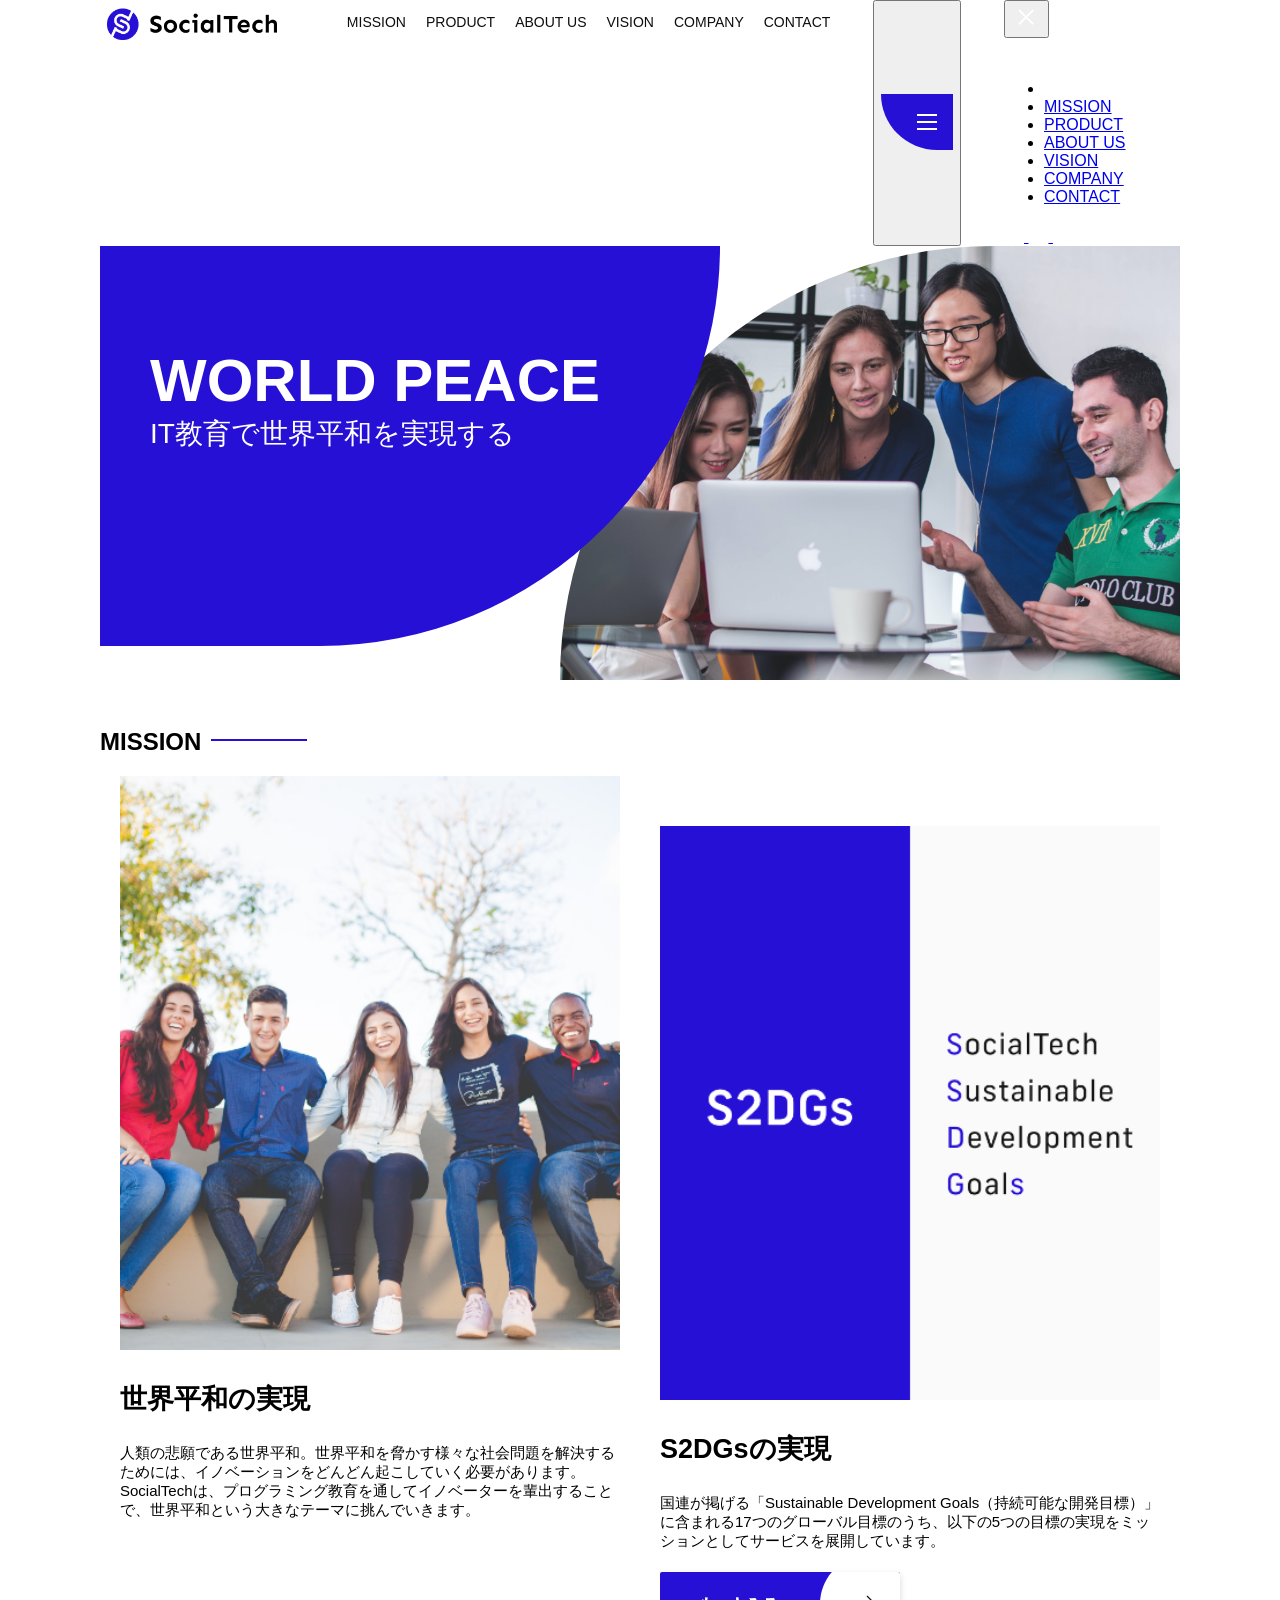
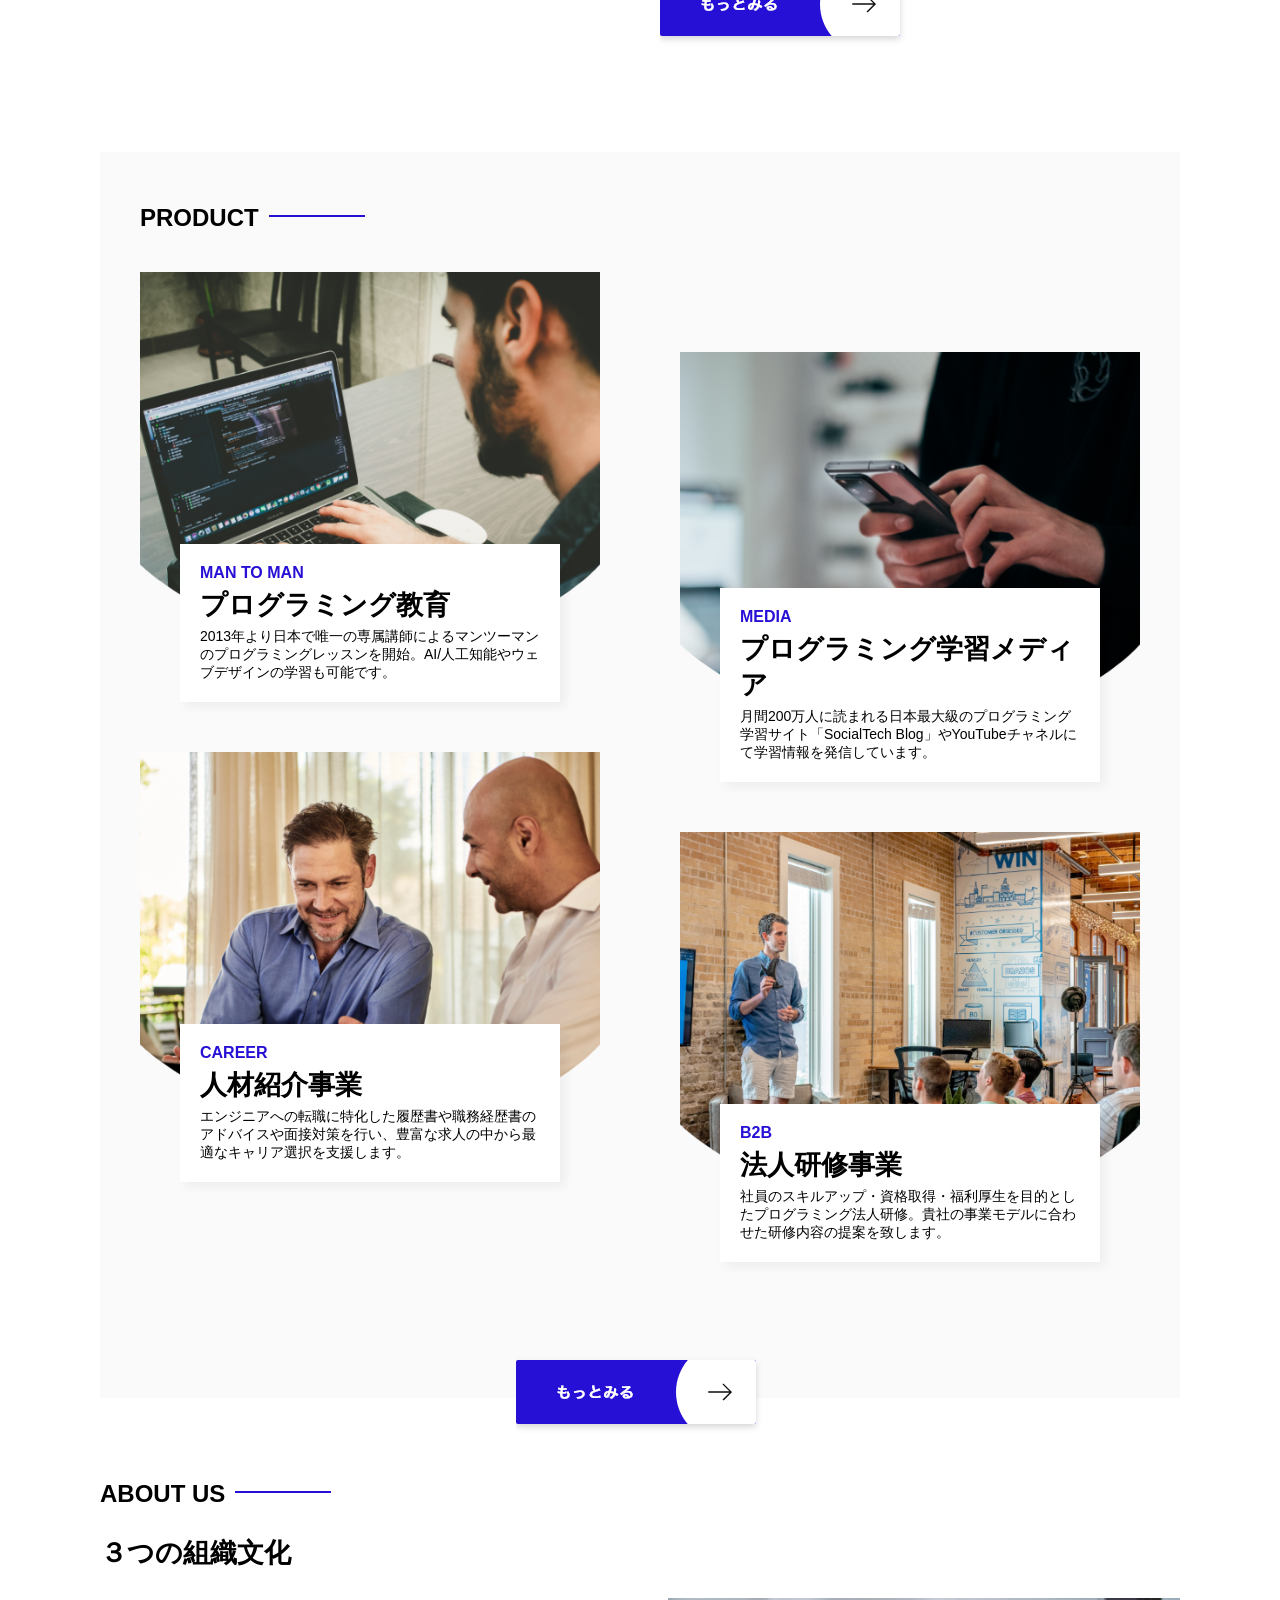
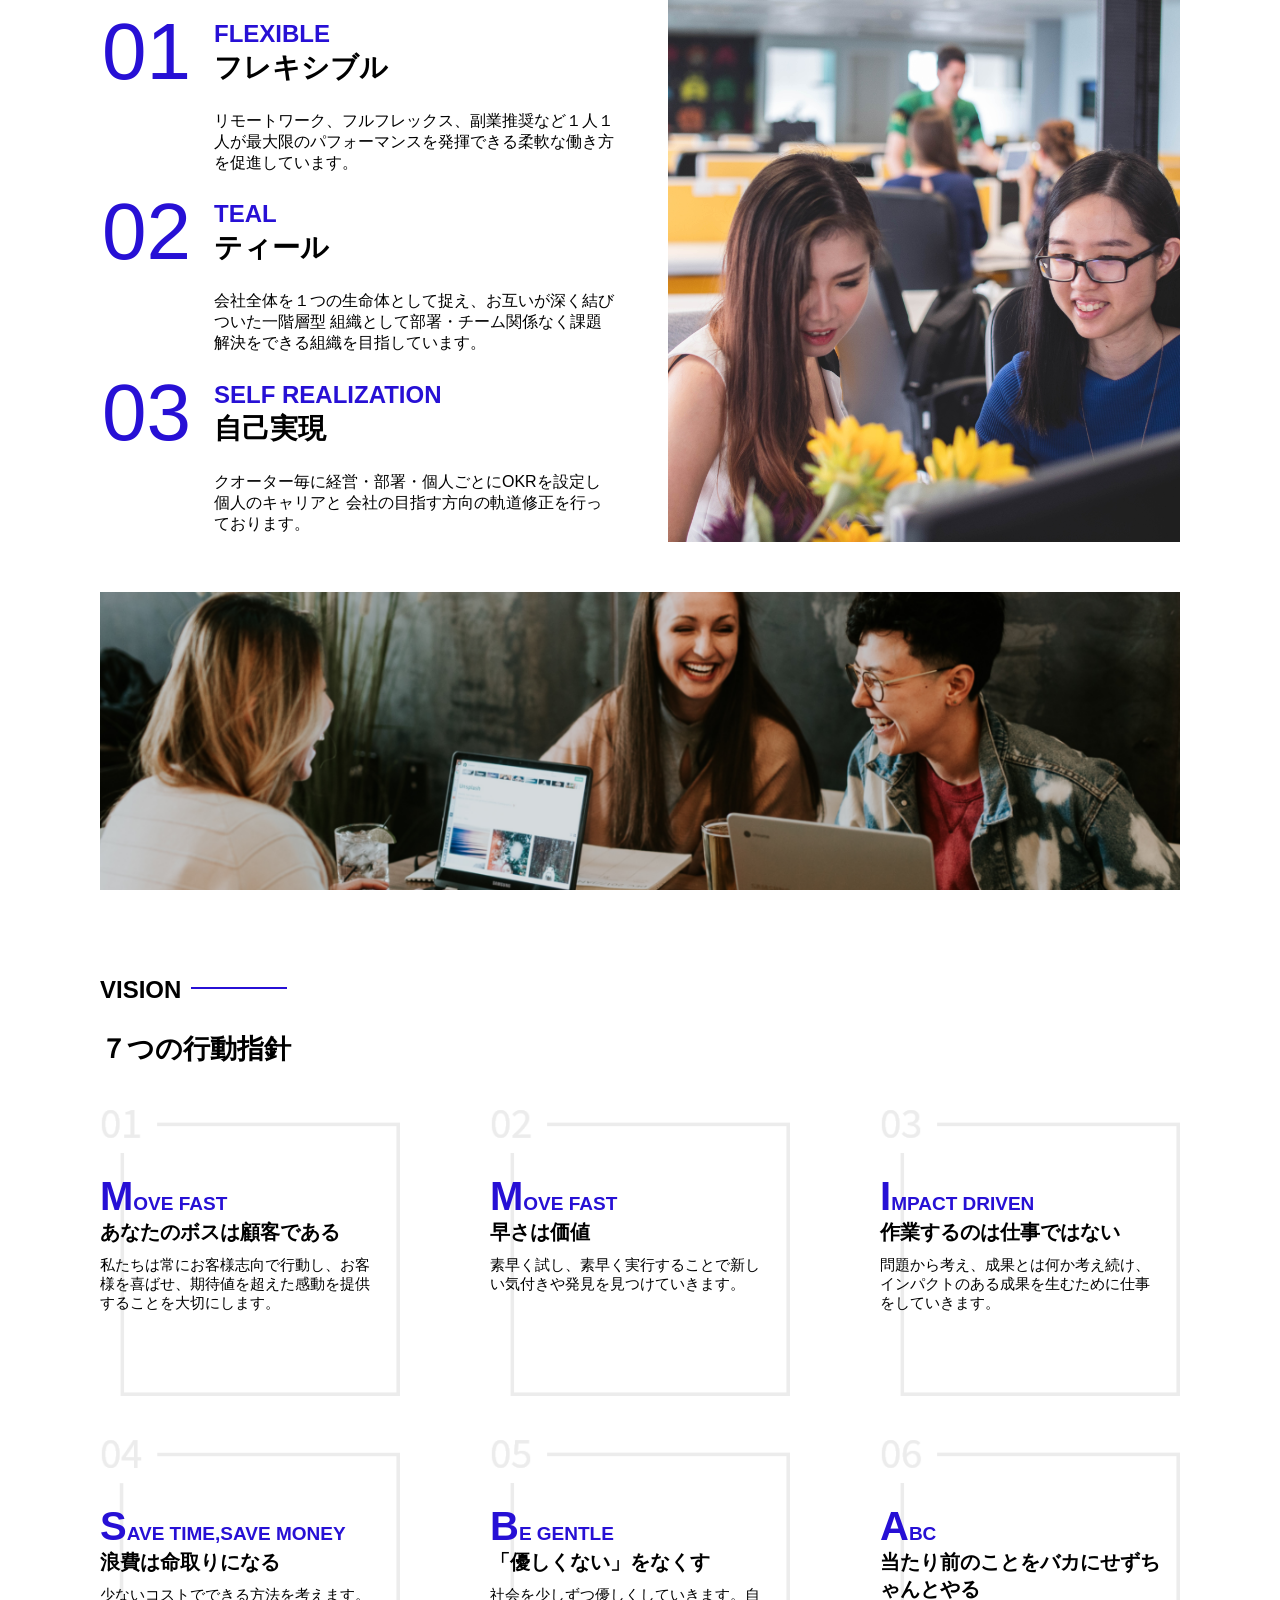
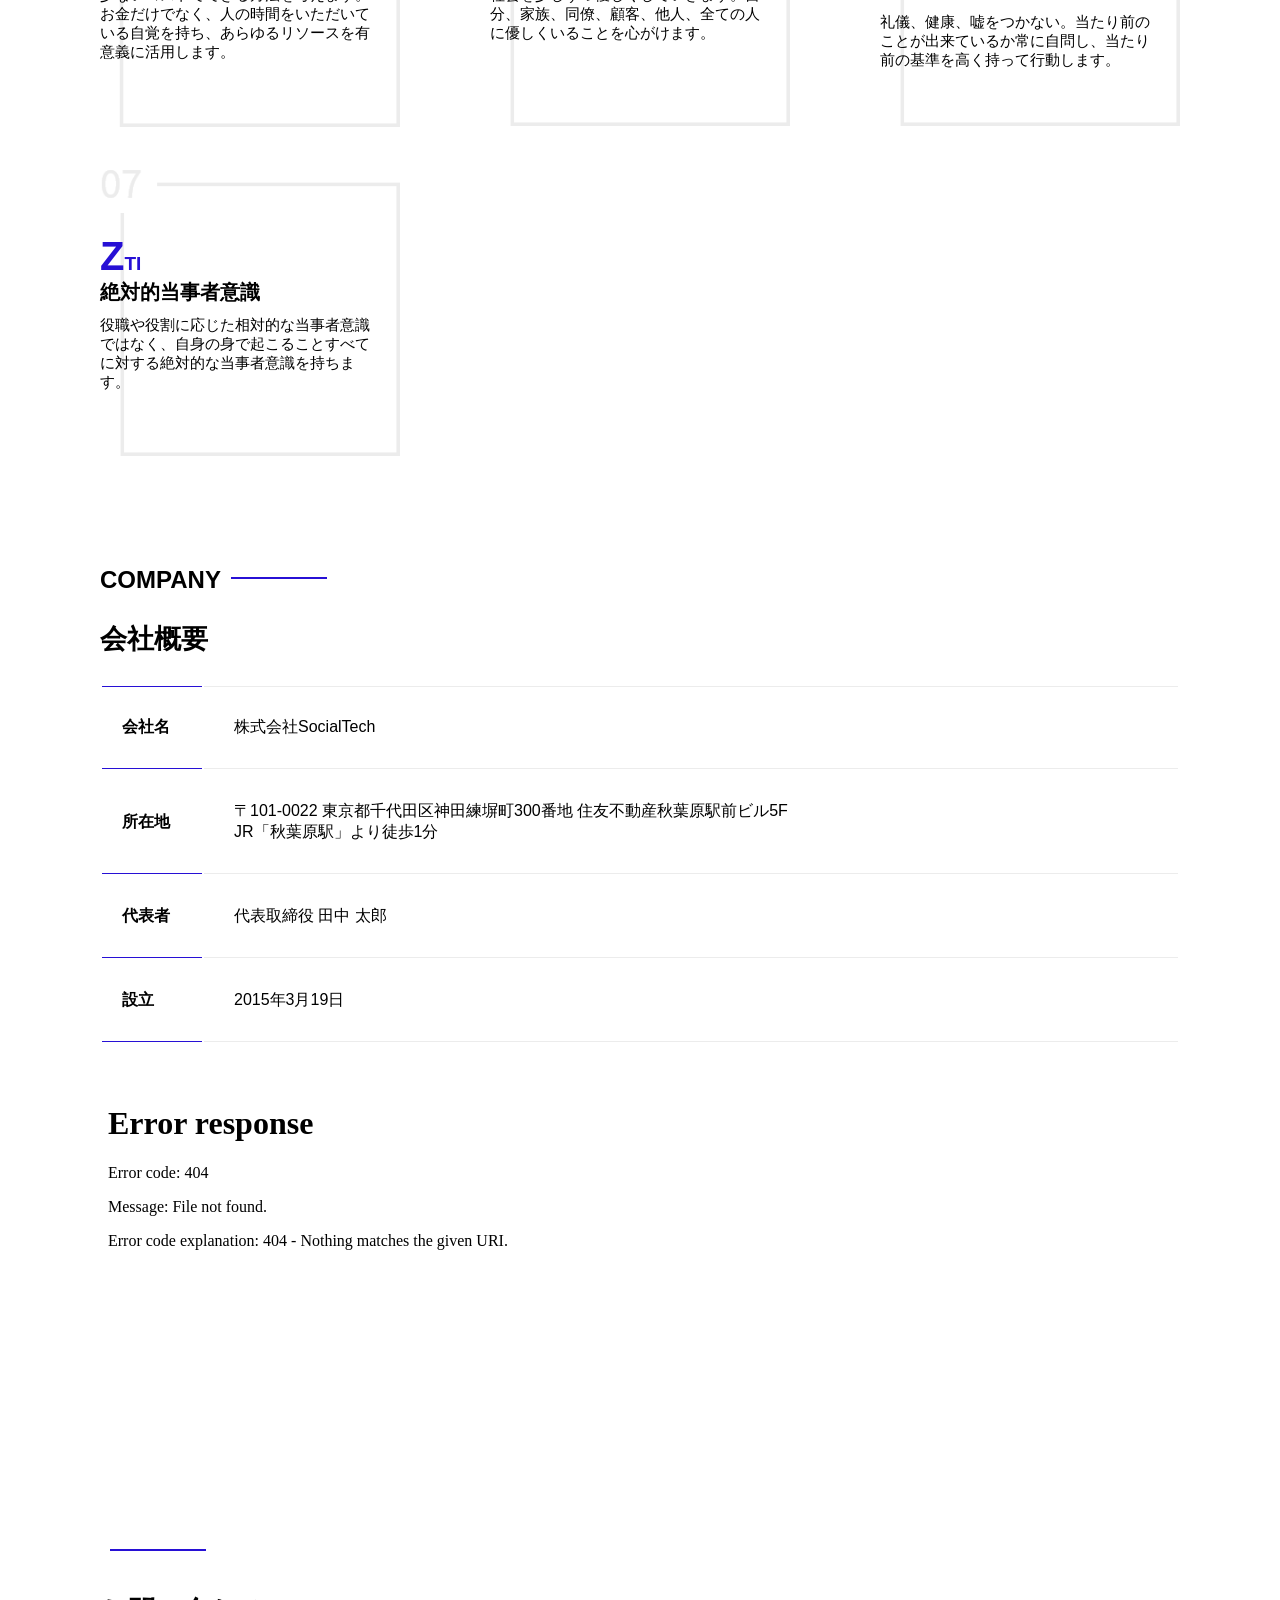
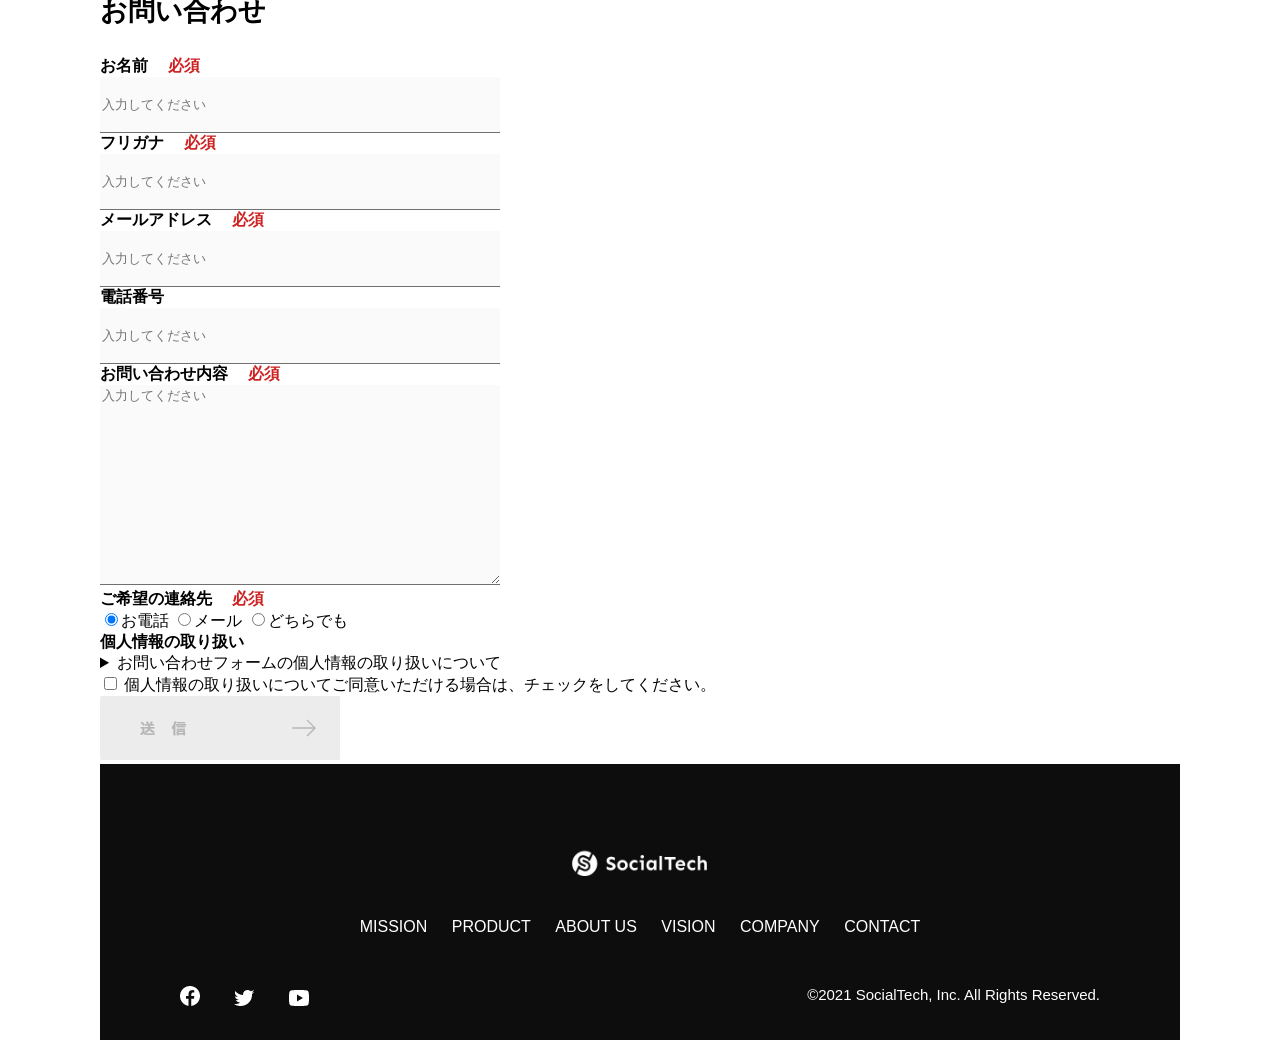
==== index.html @ 633c1e11 "初回コミット" ====
<!DOCTYPE html>
<html>
 <head>
  <title>SocialTech</title>
  <meta charset="UTF-8">
  <meta name="description" content="SocialTechはEdTech業界のリーディングカンパニーを目指します。">
   <meta name="viewport" content="width=device-width, initial-scale=1.0">
   <link rel="stylesheet" href="style.css">
</head>
<body>
  <!-- ヘッダー -->
  <header>
    <!-- ロゴ -->
    <a href="index.html" id="logo"><img src="images/logo.png" alt="トップページに戻る"></a>

    <!-- PC用ナビゲーション -->
    <nav id="nav-pc">
      <ul>
        <li><a href="mission.html">MISSION</a></li>
        <li><a href="product.html">PRODUCT</a></li>
        <li><a href="index.html#aboutus">ABOUT US</a></li>
        <li><a href="index.html#vision">VISION</a></li>
        <li><a href="index.html#company">COMPANY</a></li>
        <li><a href="index.html#contact">CONTACT</a></li>
      </ul>
    </nav>
      <!-- スマホ用メニューボタン -->
      <button id="menu-sp" onclick="document.getElementById('nav-sp').style.display = 'block'">
        <img src="images/button-menu.png" alt="ナビゲーションを開く">
      </button>
        <!-- スマホ用ナビゲーション -->
       <div id="nav-sp">
         <button id="close" onclick="document.getElementById('nav-sp').style.display = 'none'">
           <img src="images/button-close.png" alt="ナビゲーションを閉じる">
         </button>

         <nav>
           <ul>
             <li>
               <a id="logo-sp" href="index.html" onclick="document.getElementById('nav-sp').style.display = 'none'"><img src="images/logo-sp.png" alt="トップページに戻る"></a>
             </li>
             <li><a class="menu" href="mission.html" onclick="document.getElementById('nav-sp').style.display = 'none'">MISSION</a></li>
             <li><a class="menu" href="product.html" onclick="document.getElementById('nav-sp').style.display = 'none'">PRODUCT</a></li>
             <li><a class="menu" href="index.html#aboutus" onclick="document.getElementById('nav-sp').style.display = 'none'">ABOUT US</a></li>
             <li><a class="menu" href="index.html#vision" onclick="document.getElementById('nav-sp').style.display = 'none'">VISION</a></li>
             <li><a class="menu" href="index.html#company" onclick="document.getElementById('nav-sp').style.display = 'none'">COMPANY</a></li>
             <li><a class="menu" href="index.html#contact" onclick="document.getElementById('nav-sp').style.display = 'none'">CONTACT</a></li>
           </ul>
         </nav>
         <div id="sns">
           <a href="https://www.facebook.com/sejuku2013">
             <img src="images/button-facebook.png" alt="Facebookのリンク">
           </a>
           <a href="https://twitter.com/samuraijuku">
             <img src="images/button-twitter.png" alt="Twitterのリンク">
           </a>
           <a href="https://www.youtube.com/channel/UCCFOQO5aDK0xXam4cUQXT8g">
             <img src="images/button-youtube.png" alt="YouTubeのリンク">
           </a>
         </div>
       </div>
  </header>
  <main>
    <article>
      <!-- メインビジュアル -->
      <section id="main-visual">
        <div id="main-message">
            <h1>WORLD PEACE</h1>
            <p>IT教育で世界平和を実現する</p>
        </div>
        <img src="images/index/index-main.png" alt="PCの周りに集まる多国籍の仲間たち">
      </section>
       <!--ミッション-->
      <section id="mission">
        <h2 class="index-h2">MISSION</h2>
        <div id="mission-flex">
          <div>
            <img id="mission-photo" src="images/index/index-mission.png" alt="屋外のベンチで写真を撮影する多国籍の仲間たち">
            <h3>世界平和の実現</h3>
            <p>
              人類の悲願である世界平和。世界平和を脅かす様々な社会問題を解決するためには、イノベーションをどんどん起こしていく必要があります。SocialTechは、プログラミング教育を通してイノベーターを輩出することで、世界平和という大きなテーマに挑んでいきます。
            </p>
          </div>
          <div>
             <img id="s2dgs" src="images/index/s2dgs.png" alt="S2DGs">
            <h3>S2DGsの実現</h3>
            <p>国連が掲げる「Sustainable Development Goals（持続可能な開発目標）」に含まれる17つのグローバル目標のうち、以下の5つの目標の実現をミッションとしてサービスを展開しています。</p>
            <a href="mission.html">
              <img src="images/button-more.png" alt="もっとみる">
            </a>
          </div>
        </div>
      </section>
      <!-- プロダクト -->
      <section id="product">
       <h2 class="index-h2">PRODUCT</h2>
        <div class="product-flex">
         <div id="product-left">
              <div>
               <img class="product-photo" src="images/index/index-mantoman.png" alt="PCでコードを書く男性">
               <div class="product-explain">
                 <span>MAN TO MAN</span>
                 <h3>プログラミング教育</h3>
                 <p>2013年より日本で唯一の専属講師によるマンツーマンのプログラミングレッスンを開始。AI/人工知能やウェブデザインの学習も可能です。</p>
               </div>
             </div>
             <div>
               <img class="product-photo" src="images/index/index-career.png" alt="笑顔で話し合う2人の男性">
               <div class="product-explain">
                 <span>CAREER</span>
                 <h3>人材紹介事業</h3>
                 <p>エンジニアへの転職に特化した履歴書や職務経歴書のアドバイスや面接対策を行い、豊富な求人の中から最適なキャリア選択を支援します。</p>
               </div>
             </div>
         </div>
         <div id="product-right">
            <div>
              <img class="product-photo" src="images/index/index-media.png" alt="スマートフォンを操作する人">
              <div class="product-explain">
                <span>MEDIA</span>
                <h3>プログラミング学習メディア</h3>
                <p>月間200万人に読まれる日本最大級のプログラミング学習サイト「SocialTech Blog」やYouTubeチャネルにて学習情報を発信しています。</p>
              </div>
            </div>
            <div>
              <img class="product-photo" src="images/index/index-b2b.png" alt="講演中の男性とそれを聴く人々">
              <div class="product-explain">
                <span>B2B</span>
                <h3>法人研修事業</h3>
                <p>社員のスキルアップ・資格取得・福利厚生を目的としたプログラミング法人研修。貴社の事業モデルに合わせた研修内容の提案を致します。</p>
              </div>
            </div>
          </div>
        </div>
        <div id="product-more">
          <a href="product.html">
            <img src="images/button-more.png" alt="もっとみる">
          </a>
         </div>
        </div>
      </section>
      <!-- ABOUT US -->
       <section id="aboutus">
        <h2 class="index-h2">ABOUT US</h2>
        <h3>３つの組織文化</h3>
        <div>
          <table class="culture-table">
            <tr>
              <td class="culture-num">01</td>
              <th><span class="culture-en">FLEXIBLE</span><br>フレキシブル</th>
            </tr>
            <tr>
              <td>
                <!-- 空のセル -->
              </td>
              <td class="culture-description">リモートワーク、フルフレックス、副業推奨など１人１人が最大限のパフォーマンスを発揮できる柔軟な働き方を促進しています。</td>
            </tr>
            <tr>
              <td class="culture-num">02</td>
              <th><span class="culture-en">TEAL</span><br>ティール</th>
            </tr>
            <tr>
              <td>
                <!-- 空のセル -->
              </td>
              <td class="culture-description">会社全体を１つの生命体として捉え、お互いが深く結びついた一階層型 組織として部署・チーム関係なく課題解決をできる組織を目指しています。</td>
            </tr>
            <tr>
              <td class="culture-num">03</td>
              <th><span class="culture-en">SELF REALIZATION</span><br>自己実現</th>
            </tr>
            <tr>
              <td>
                <!-- 空のセル -->
              </td>
              <td class="culture-description">クオーター毎に経営・部署・個人ごとにOKRを設定し個人のキャリアと 会社の目指す方向の軌道修正を行っております。</td>
            </tr>
          </table>
          <img class="culture-img" src="./images/index/index-aboutus1.png" alt="笑顔で話し合う２人の女性">
        </div>
        <img class="culture-img2" src="./images/index/index-aboutus2.png" alt="笑顔で話し合う３人の男女">
       </section>
      <!-- VISION -->
      <section id="vision">
        <h2 class="index-h2">VISION</h2>
        <h3>７つの行動指針</h3>
        <div>
          <div class="vision-box">
            <img src="./images/index/vision-01.png" alt="01">
            <div>
              <h4>MOVE FAST</h4>
              <h5>あなたのボスは顧客である</h5>
              <p>私たちは常にお客様志向で行動し、お客様を喜ばせ、期待値を超えた感動を提供することを大切にします。</p>
            </div>
          </div>
          <div class="vision-box">
            <img src="./images/index/vision-02.png" alt="02">
            <div>
              <h4>MOVE FAST</h4>
              <h5>早さは価値</h5>
              <p>素早く試し、素早く実行することで新しい気付きや発見を見つけていきます。</p>
            </div>
          </div>
          <div class="vision-box">
            <img src="./images/index/vision-03.png" alt="03">
            <div>
              <h4>IMPACT DRIVEN</h4>
              <h5>作業するのは仕事ではない</h5>
              <p>問題から考え、成果とは何か考え続け、インパクトのある成果を生むために仕事をしていきます。</p>
            </div>
          </div>
          <div class="vision-box">
            <img src="./images/index/vision-04.png" alt="04">
            <div>
              <h4>SAVE TIME,SAVE MONEY</h4>
              <h5>浪費は命取りになる</h5>
              <p>少ないコストでできる方法を考えます。お金だけでなく、人の時間をいただいている自覚を持ち、あらゆるリソースを有意義に活用します。</p>
            </div>
          </div>
          <div class="vision-box">
            <img src="./images/index/vision-05.png" alt="05">
            <div>
              <h4>BE GENTLE</h4>
              <h5>「優しくない」をなくす</h5>
              <p>社会を少しずつ優しくしていきます。自分、家族、同僚、顧客、他人、全ての人に優しくいることを心がけます。</p>
            </div>
          </div>
          <div class="vision-box">
            <img src="./images/index/vision-06.png" alt="06">
            <div>
              <h4>ABC</h4>
              <h5>当たり前のことをバカにせずちゃんとやる</h5>
              <p>礼儀、健康、嘘をつかない。当たり前のことが出来ているか常に自問し、当たり前の基準を高く持って行動します。</p>
            </div>
          </div>
          <div class="vision-box">
            <img src="./images/index/vision-07.png" alt="07">
            <div>
              <h4>ZTI</h4>
              <h5>絶対的当事者意識</h5>
              <p>役職や役割に応じた相対的な当事者意識ではなく、自身の身で起こることすべてに対する絶対的な当事者意識を持ちます。</p>
            </div>
          </div>
        </div>            
      </section>
    <!-- COMPANY -->
    <section id="company">
      <h2 class="index-h2">COMPANY</h2>
      <h3>会社概要</h3>
        <table id="company-table">
          <tr>
            <th class="tableheader tableheader-first">会社名</th>
            <td class="cell cell-first">株式会社SocialTech</td>
          </tr>
          <tr>
            <th class="tableheader">所在地</th>
            <td class="cell">〒101-0022 東京都千代田区神田練塀町300番地 住友不動産秋葉原駅前ビル5F<br>JR「秋葉原駅」より徒歩1分</td>
          </tr>
          <tr>
            <th class="tableheader">代表者</th>
            <td class="cell">代表取締役 田中 太郎</td>
          </tr>
          <tr>
            <th class="tableheader">設立</th>
            <td class="cell">2015年3月19日</td>
          </tr>
        </table>
<iframe src="<iframe src="https://www.google.com/maps/embed?pb=!1m18!1m12!1m3!1d12960.275644984224!2d139.75619868423908!3d35.699921791696426!2m3!1f0!2f0!3f0!3m2!1i1024!2i768!4f13.1!3m3!1m2!1s0x60188fee13660e23%3A0x77137876edf742ac!2z5L2P5Y-L5LiN5YuV55Sj56eL6JGJ5Y6f6aeF5YmN44OT44Or!5e0!3m2!1sja!2sjp!4v1774261974166!5m2!1sja!2sjp" width="600" height="450" 
style="border:0;" allowfullscreen="" loading="lazy" referrerpolicy="no-referrer-when-downgrade"><frameborder="0">
</iframe>
    </section>
  <!-- お問い合わせフォーム -->
  <section id="CONTACT">
    <h2 class="index-h2"></h2>
    <h3>お問い合わせ</h3>
    <form>
      <div>
        <div class="contact-heading">
          <label class="contact-label">お名前<span class="contact-span">必須</span></label>
        </div>
      </div>
      <div>
        <input type="text" name="name" placeholder="入力してください" class="contact-textbox">
      </div>
    </div>
    <div>
      <div class="contact-heading">
        <label class="contact-label">フリガナ<span class="contact-span">必須</span></label>
      </div>
      <div>
        <input type="text" name="hurigana" placeholder="入力してください" class="contact-textbox">
      </div>
    </div>
    <div>
      <div class="contact-heading">
        <label class="contact-label">メールアドレス<span class="contact-span">必須</span></label>
      </div>
      <div>
        <input type="text" name="email" placeholder="入力してください" class="contact-textbox">
      </div>
    </div>
    <div>
      <div class="contact-heading">
        <label class="contact-label">電話番号</label>
      </div>
      <div>
        <input type="text" name="tel" placeholder="入力してください" class="contact-textbox">
      </div>
    </div>
    <div>
      <div class="contact-heading">
        <label class="contact-label">お問い合わせ内容<span class="contact-span">必須</span></label>
      </div>
      <div>
      <textarea class="contact-textarea" placeholder="入力してください" name="message"></textarea>
      </div>
    </div>
    <div>
  <div class="contact-heading">
    <label class="contact-label">ご希望の連絡先<span class="contact-span">必須</span></label>
  </div>
  <div>
    <input class="radiobutton" type="radio" value="tel" name="contact" checked><label>お電話</label>
    <input class="radiobutton" type="radio" value="mail" name="contact"><label>メール</label>
    <input class="radiobutton" type="radio" value="both" name="contact"><label>どちらでも</label>
  </div>
</div>
  <div>
    <div class="contact-heading">
      <label class="contact-label">個人情報の取り扱い</label>
    </div>
    <div>
      <details>
        <summary>お問い合わせフォームの個人情報の取り扱いについて</summary>
        <div>
          <dl>
            <dt>１．組織の名称又は氏名</dt>
            <dd>株式会社SocialTech</dd>
            <dt>２．個人情報保護管理者（若しくはその代理人）の氏名又は職名、所属及び連絡先</dt>
            <dd>
              <p>鈴木 一郎 コーポレート部</p>
              <p>メールアドレス：samurai@example.com</p>
              <p>TEL：03-1234-5678</p>
            </dd>
            <dt>３．個人情報の利用目的</dt>
            <dd>
              <ul>
                <li>本サービス及び本サービスに関連する情報の提供又はそれらに関する連絡のため</li>
                <li>ユーザーの本人確認のため</li>
                <li>当社サービスのご案内のため</li>
                <li>当社の商品等の広告または宣伝（電子メールによるものを含むものとします。）</li>
              </ul>
            </dd>
            <dt>４．個人情報の取り扱い業務の委託</dt>
            <dd>個人情報の取扱業務の全部または一部を外部に業務委託する場合があります。その際、弊社は、個人情報を適切に保護できる管理体制を敷き実行していることを条件として委託先を厳選したうえで、機密保持契約を委託先と締結し、お客様の個人情報を厳密に管理させます。</dd>
            <dt>５．個人情報の開示等の請求</dt>
            <dd>
              お客様は、弊社に対してご自身の個人情報の開示等（利用目的の通知、開示、内容の訂正・追加・削除、利用の停止または消去、第三者への提供の停止）に関して、当社問合わせ窓口に申し出ることができます。<br>
              その際、弊社はお客様ご本人を確認させていただいたうえで、合理的な期間内に対応いたします。<br>
              なお、個人情報に関する弊社問合わせ先は、次の通りです。
            </dd>
            <dd>
              <p>株式会社SocialTech　個人情報問合せ窓口</p>
              <p>〒150-0043　東京都千代田区神田練塀町300番地 住友不動産秋葉原駅前ビル5F</p>
              <p>メールアドレス：samurai@example.com　TEL：03-1234-5678</p>
            </dd>

            <dt>６．個人情報を提供されることの任意性について</dt>
            <dd>お客様がご自身の個人情報を弊社に提供されるか否かは、お客様のご判断によりますが、もしご提供されない場合には、適切なサービスが提供できない場合がありますので予めご了承ください。</dd>
          </dl>
        </div>
      </details>
      <input type="checkbox" name="agree">
      <span>個人情報の取り扱いについてご同意いただける場合は、チェックをしてください。</span>
    </div>
  </div>
    <input type="image" src="./images/button-submit.png" alt="送信する">
  </form>
</section>
</article>
</main>

  <footer>
    <div id="footer-logo">
      <img src="images/logo-sp.png" alt="SocialTech">
    </div>
    <div id="footer-link">
      <a href="mission.html">MISSION</a>
      <a href="product.html">PRODUCT</a>
      <a href="index.html#aboutus">ABOUT US</a>
      <a href="index.html#vision">VISION</a>
      <a href="index.html#company">COMPANY</a>
      <a href="index.html#contact">CONTACT</a>
    </div>  
      <div id="sns-footer">
        <div class="sns-btns">
          <a href="https://www.facebook.com/sejuku2013"><img src="./images/button-facebook.png" alt="Facebookのリンク"></a>
          <a href="https://twitter.com/samuraijuku"><img src="./images/button-twitter.png" alt="Twitterのリンク"></a>
          <a href="https://www.youtube.com/channel/UCCFOQO5aDK0xXam4cUQXT8g"><img src="./images/button-youtube.png" alt="YouTubeのリンク"></a>
        </div>
      <p id="copyright">&copy;2021 SocialTech, Inc. All Rights Reserved.</p>
    </div>
</footer>
</body>

</html>
---- style.css ----
/* PC、スマホ共通スタイル */
* {
  box-sizing: border-box;
}

p {
  font-size: 15px;
}

body {
  font-family: "Source Sans Pro", "Hiragino Kaku Gothic ProN", Meiryo, Arial, sans-serif;
  max-width: 1080px;
   margin: 0 auto 0 auto;
}

/* ヘッダー */
 header {
   display: flex;
   justify-content: space-between;
 }

 /* ナビゲーションのレイアウト */
 #nav-pc {
   font-size: 14px;
 }
 
 #nav-pc ul {
   display: flex;
   padding-left: 0;
 }
 
 #nav-pc li {
   list-style: none;
 }
 
 /* ナビゲーションのリンクの装飾設定 */
 #nav-pc a {
   text-decoration: none;
   margin-left: 20px;
   color: #0d0d0d;
 }
 
 #nav-pc a:hover {
   text-decoration: underline;
 }

 /* メインビジュアル*/
 #main-visual {
   position: relative;
   height: 400px;
 }

 #main-message {
   position: absolute;
   top: 0;
   left: 0;
   background-color: #2710d5;
   color: #ffffff;
   border-radius: 0 0 476px 0;
   max-width: 620px;
   height: 100%;
   width: 100%;
   z-index: 11;
 }

 #main-message > h1 {
   font-size: 60px;
   margin: 100px 0 0 50px;
 }
 #main-message > p { 
   font-size: 28px;
   margin: 0 0 0 50px;
 }

  #main-visual > img {
   max-width: 620px;
   border-radius: 476px 0 0 0;
   position: absolute;
   top: 0;
   right: 0;
   z-index: 10;
 }

 /* 見出し */
 h2 {
   margin: 40px 0 0 0;
 }
 
 h2::after {
   content: url("images/line.png");
   margin-left: 10px;
 }
 
 h3 {
   font-size: 27px;
 }

 /* ミッション */
 #mission {
   margin: 80px auto 80px auto;
 }
 
 #mission-flex {
   display: flex;
 }

 #mission-flex > div {
   width: 50%;
   margin: 20px;
 }
 
 #mission-photo {
   width: 100%;
 }
 
 #s2dgs {
   margin-top: 50px;
   width: 100%;
 }

 /* プロダクト */
 #product {
  background-color: #fafafa;
  margin: 80px 0 80px 0;
  padding: 10px 40px 0px 40px;
 }

 /* 外枠 */
 #product .product-flex {
  margin-top: 40px;
  display: flex;
 }

  /* 左のカラム */
 #product-left {
   width: 50%;
   margin-right: 20px;
 }
 
 /* 右のカラム */
 #product-right {
   width: 50%;
   margin-left: 20px;
   margin-top: 80px;
 }
 
 /* 画像＋説明の枠 */
 #product-left > div {
   position: relative;
   height: 480px;
   margin-right: 20px;
 }
 #product-right > div {
   position: relative;
   height: 480px;
   margin-left: 20px;
 }

  /* 画像 */
 .product-photo {
   width: 100%;
 }

  /* 説明文の枠 */
 .product-explain {
   background-color: #ffffff;
   position: absolute;
   left: 0;
   bottom: 50px;
   margin: 0 40px 0 40px;
   padding: 20px;
   box-shadow: 5px 5px 10px rgba(0, 0, 0, 0.05);
 }
 
 /* 説明文の英語 */
 .product-explain > span {
   color: #2710d5;
   font-weight: bold;
   font-size: 16px;
   margin: 0;
 }
 
 /* 説明文の見出し */
 .product-explain > h3 {
   margin: 5px 0 5px 0;
 }
 
 /* 説明文 */
 .product-explain > p {
   font-size: 14px;
   margin: 0;
 }
 
 /* もっと見るボタン */
 #product-more {
   text-align: center;
 }
 
 #product-more a {
   position: relative;
   bottom: -42px;
 }

 /* ABOUT US */
#aboutus {
  margin: 80px auto 80px auto;
}

/* ３つの組織文化と写真を入れる枠 */
#aboutus > div {
  display: flex;
}

/* 画像 */
.culture-img {
  width: 50%;
  align-self: flex-start;
}

.culture-img2 {
  margin-top: 50px;
  width: 100%;
}

/* 3つの組織文化の表 */
.culture-table {
  margin-right: 50px;
}

/* 番号 */
.culture-num {
  font-size: 80px;
  color: #2710d5;
  padding: 0 20px 0 0;
}

/* 見出し */
.culture-table th {
  text-align: left;
  font-size: 28px;
  font-weight: bold;
}

/* 組織文化英語 */
.culture-en {
  color: #2710d5;
  font-size: 24px;
}

/* 説明文 */
.culture-description {
  margin: 0;
}


 /* ビジョン */
 #vision {
   margin: 80px auto 80px auto;
 }
 
 /* セクション内の外枠*/
 #vision > div {
   display: flex;
   justify-content: space-between;
   flex-wrap: wrap;
 }
 
 /*7つの行動指針の枠*/
 .vision-box {
   width: 300px;
   height: 300px;
   margin-bottom: 30px;
   position: relative;
 }

.vision-box > img {
  width: 100%;
  position: relative;
  z-index: 30;
}

.vision-box > div { 
   position: absolute;
   top: 0;
   left: 0;
   z-index: 31;
   margin-right: 20px;
}

.vision-box > div > h4 {
  color: #2710d5;
  font-size: 19px;
  margin: 80px 0 0 0;
}

.vision-box > div > h4::first-letter {
  font-size: 40px;
}

.vision-box > div > h5 {
  font-size: 20px;
  margin: 0 0 0 0;
}

.vision-box > div > p {
  margin: 10px 0 0 0;
}

  /* 会社概要 */
 #company {
   margin: 80px auto 80px auto;
 }

  #company-table {
   width: 100%;
 }
 
 .tableheader {
   text-align: left;
   padding: 20px;
   border-bottom-color: #2710d5;
   border-bottom-width: 1px;
   border-bottom-style: solid;
   width: 100px;
 }
 
 .tableheader-first {
   border-top-color: #2710d5;
   border-top-width: 1px;
   border-top-style: solid;
 }
 
 .cell {
   padding: 30px;
   border-bottom-color: #ececec;
   border-bottom-width: 1px;
   border-bottom-style: solid;
 }
 
 .cell-first {
   border-top-color: #ececec;
   border-top-width: 1px;
   border-top-style: solid;
 }

  #company > iframe {
   width: 100%;
   height: 368px;
   margin-top: 40px;
 }

 /* お問い合わせ */
 #contact > form > div {
  display: flex;
  flex-direction: row;
  flex-wrap: wrap;
  padding-bottom: 30px;
 }

  /* 左列の見出し */
 .contact-heading {
   width: 240px;
   align-self: center;
 }
 /* 見出しのラベル */
 .contact-label {
   font-weight: bold;
 }
 /* 必須 */
 .contact-span {
   color: #ce2222;
   margin: 0 0 0 20px;
   font-weight: bold;
 }

  /* テキストボックス */
 .contact-textbox {
   border-top: 0px;
   border-left: 0px;
   border-right: 0px;
   border-bottom-width: 1px;
   border-bottom-color: #707070;
   border-style: solid;
   background-color: #fafafa;
   width: 400px;
   height: 56px;
 }
 
 /* お問い合わせ内容のテキストエリア */
 .contact-textarea {
   border-top: 0px;
   border-left: 0px;
   border-right: 0px;
   border-bottom-width: 1px;
   border-bottom-color: #707070;
   background-color: #fafafa;
   width: 400px;
   height: 200px;
   }

    /* 個人情報の取り扱い */
 #contact dt {
   font-weight: bold;
 }
 
 #contact dd {
   margin: 0 0 16px 0;
 }
 
 #contact dd p {
   margin: 0;
 }
 
 #contact dd ul {
   padding-left: 0;
 }
 
 #contact dd li {
   margin-bottom: 0;
   list-style: none;
 }

  /* フッター */
 footer {
   background-color: #0d0d0d;
   text-align: center;
   padding: 80px 80px 30px 80px;
 }
 
 #footer-logo {
   margin-bottom: 30px;
 }

 #footer-link{
  margin-bottom: 50px;
 }

 #footer-link > a {
  text-decoration: none;
  margin: 10px;
  color: #ffffff;
 }

 #footer-link > a:hover {
  text-decoration: underline;
 }

 #sns-footer {
  display: flex;
  justify-content: space-between;
 }

 #sns-footer a {
  margin-right: 30px;
 }

 #copyright {
  color: #ffffff;
  margin: 0;
 }

  /* mission.html用スタイル */
 /* ミッションのメインビジュアル */
 .mission-main-inner {
   background-image: url("images/mission/mission-main.png");
   background-repeat: no-repeat;
   background-position-y: center;
 }
 
 #mission-title {
   background-color: #2710d5;
   width: 368px;
   color: #ffffff;
   height: 496px;
   border-radius: 0 248px 248px 0;
   position: relative;
 }
 
 #mission-title h1 {
   position: absolute;
   top: 0;
   left: 100px;
   font-size: 80px;
   line-height: 1;
 }
 
 #mission-title h1 span {
   font-size: 26px;
 }
 
 #mission-title > p {
   position: absolute;
   top: 350px;
   left: 100px;
   font-size: 16px;
 }

/* 画面幅が767px以下のとき */
@media screen and (max-width: 767px) {
  /* スマートフォン用のスタイルを指定する */
  /* PC用ナビゲーション非表示 */
  #nav-pc {
    display: none;
}

 /* ミッションページ　S2DGSの設定 */
 #mission-s2dgs {
   padding: 20px;
 }
 
 .mission-h2 {
   color: #2710d5;
   font-size: 40px;
 }
 
 .mission-h2::after {
   content: none;
 }

 /* ミッションページ　5つのゴールの設定 */
 #mission-five-goals {
   padding: 20px;
   display: flex;
 }
 
 #mission-five-goals .five-goals-image {
   width: 30%;
   padding: 20px;
 }
 
 #mission-five-goals .five-goals-image img {
   width: 100%;
 }
 
 #mission-five-goals .five-goals-read {
   width: 70%;
   padding: 20px;
 }
 
 #mission-five-goals .five-goals-read > div {
   margin-bottom: 40px;
 }
 
 .fivegoals-image-right {
   float: right;
   margin: 20px;
 }
 
 .fivegoals-image-left {
   float: left;
   margin: 20px;
 }
 
 .fivegoals-number {
   color: #2710d5;
   font-size: 48px;
   font-weight: bold;
   margin: 0;
 }
 
 .fivegoals-h3 {
   font-size: 28px;
   margin: 0;
 }
 
 .fivegoals-p {
   margin: 0;
 }

 /* プロダクトページ */
 .product-main-inner {
  background-image: url(./images/product/product-main.png);
  background-repeat: no-repeat;
  background-position-y: center;
 }

 #product-title {
  background-color: #2710d5;
  width: 368px;
  color: #ffffff;
  height: 496px;
  border-radius: 0 248px 248px 0;
  position: relative
 }

 #product-title h1 {
  position: absolute;
  top: 0;
  left: 100px;
  font-size: 80px;
  line-height: 1;
 }

 #product-title h1 span {
  font-size: 26px;
 }

 #product-title > p {
  position: absolute;
  top: 350px;
  left: 100px;
  font-size: 16px;
 }

  /* セクション */
 .product-section {
   display: flex;
   padding: 20px 20px 0;
 }
 
 .product-section .product-section-img {
   width: 450px;
 }
 
 /* 左が画像のセクション*/
 .product-section-left .product-section-img img {
   width: 100%;
   padding: 0 40px 30px 0;
   border-radius: 0 432px 0 0;
 }
 
 .product-section-left .product-read {
   width: 50%;
   flex-grow: 1;
 }
 
 .product-section-left .product-read p {
   margin-bottom: 0;
 }
 
 /* 右が画像のセクション*/
 .product-section-right {
   justify-content: space-between;
 }
 
 .product-section-right .product-section-img img {
   width: 100%;
   padding: 0 0 30px 40px;
   border-radius: 432px 0 0 0;
 }
 
 .product-section-right .product-read {
   width: 500px;
 }
 
 .product-h2 {
   color: #2710d5;
   font-size: 24px;
   margin: 0;
 }
 
 .product-h3 {
   font-size: 28px;
   margin: 0;
 }

/*====================
スマートフォン用のスタイル
=====================*/
@media screen and (max-width: 767px) {
  /* PC用ナビゲーション非表示 */
  #nav-pc {
    display: none;
  }

/* ハンバーガーメニュー */
#menu-sp {
  display: block;
  background-color: transparent;
  float: right;
  padding: 0;
  border: none;
}

/* スマホ用ナビゲーションの表示切替*/
/* 初期状態、レイアウトと非表示設定 */
#nav-sp {
  background-color: #2710d5;
  position: fixed;
  left: 0;
  top: 0;
  height: 100%;
  width: 100%;
  display: none;
  z-index: 100;
}

/* ×ボタン */
#close {
  position: absolute;
  top: 20px;
  right: 20px;
  background-color: transparent;
  border: none;
}

#nav-sp nav ul {
  padding-left: 0;
}

#nav-sp nav li {
  list-style: none;
}

/* ナビゲーションメニュー用ロゴ */
#logo-sp {
  margin: 80px 0 30px 20px;
} 

/* ナビゲーションのリンクの装飾設定 */
#nav-sp nav a {
  display: block;
  color: #ffffff;
}

#nav-sp nav a:hover {
  text-decoration: underline;
}

/* スマホ用ナビを非表示 */
#nav-sp,
#menu-sp {
  display: none;
}

#nav-sp .menu {
  text-decoration: none;
  margin: 0 20px 0 20px;
  height: 44px;
  font-size: 16px;
  background-image: url("images/arrow.png");
  background-repeat: no-repeat;
  background-position: right top;
}

#sns {
  position: absolute;
  bottom: 20px;
  left: 20px;
}

#sns > a {
  margin-right: 30px;
}

/* メインビジュアル */
  #main-visual {
    position: relative;
    height: 470px;
  }

  #main-visual > div {
    text-align: center;
    height: 280px;
  }

  #main-visual h1 {
    font-size: 28px;
    margin: 90px 0 0 0;
  }

  #main-visual > div > p {
    margin: 0;
    font-size: 15px;
  }

  #main-visual > img {
    width: 100%;
    border-radius: 476px 0 0 0;
    top: auto;
    bottom: 0;
  }

  /*見出し*/
  h2 {
    margin: 15px 0 15px 0;
  }
  
  h3 {
    font-size: 24px;
    margin: 10px 0 0 0;
  }

  /* ミッション */
  #mission {
    margin: 20px 0 20px 0;
    padding: 0 20px 0 20px;
  }

  #mission-flex {
    flex-direction: column;
  }

  #mission-flex > div {
  width: 100%;
  margin: 0;
  }

  /* プロダクト */
  #product {
    margin: 0;
    padding: 10px 20px 0 20px;
  }

  /* 外枠 */
  #product .product-flex {
    flex-direction: column;
    margin-top: 0;
  }

  /* 左右のカラム　スマホでは縦並び */
  #product-left,
  #product-right {
    width: 100%;
    margin: 0;
  }

  /*  画像＋説明の枠 */
  #product-left > div,
  #product-right > div {
    height: auto;
    margin: 0;
  }

  /* 説明文の枠 */
  .product-explain {
    position: relative;
    margin: 0;
  }

  .product-explain > h3 {
    margin: 10px 0 10px 0;
    font-size: 24px;
  }

/* もっと見るボタン */
  #product-more {
    text-align: left;
  }

    /* ABOUT US */
  #aboutus {
    margin: 80px 20px 80px 20px;
  }

  #aboutus > div {
    flex-direction: column;
}

  .culture-table th {
    font-size: 16px;
  }

  .culture-table {
    margin-right: 0;
    padding-right: 20px;
    order: 2;
  }

  .culture-img {
    width: 100%;
    order: 1;
  }

  .culture-img2 {
    margin-top: 0;
  }

  .culture-num {
    padding: 0;
  }

  .culture-description {
    margin: 0;
  }

    /* ビジョン */
  #vision {
    margin: 80px 20px 80px 20px;
  }

  .vision-box > img {
    position: absolute;
    top: 0;
    left: 0;
  }

  .vision-box > div > h4 {
    margin: 60px 0 0 0;
  }

  /*会社概要*/
  #company {
    margin: 0 20px 0 20px;
  }

  #company > h3 {
    margin-bottom: 20px;
  }

.tableheader {
    width: 50px;
  }

  .cell {
    padding: 20px;
  }

  #company > iframe {
    height: 240px;
  }

  /* お問い合わせ */
  #contact {
    margin: 80px 20px 80px 20px;
  }

  #contact > h3 {
    margin-bottom: 20px;
  }

  #contact > form > div {
    flex-direction: column;
    margin-bottom: 20px;
  }

  .contact-heading {
    align-self: auto;
    margin-bottom: 20px;
  }

  .contact-textbox {
    min-width: 300px;
    width: 100%;
  }

  .contact-textarea {
    height: 150px;
    width: 100%;
  }

  .radiobutton {
    margin-bottom: 20px;
  }

    /* フッター */
   footer {
     padding: 30px 20px 50px 20px;
     text-align: left;     
   }
 
   #footer-link > a {
     margin: 0 20px 30px 0;
     display: block;
     background-image: url("images/arrow.png");
     background-repeat: no-repeat;
     background-position: right top;
   }
 
   #footer-link > a:hover {
     text-decoration: underline;
   }
 
   #sns-footer {
     flex-direction: column;
     justify-content: flex-start;
   }
 
   #copyright {
     font-size: 12px;
     margin-top: 30px;
   }

/* mission.html用スタイル */
  /* ミッションのメインビジュアル */
  #mission-main {
    height: 256px;
    margin-top: 4%;
    position: relative;  
  }

  .mission-main-inner {
    height: 80%;
    background-size: cover;
  }

  .mission-title {
    width: 136px;
    height: 256px;
    position: absolute;
    top: -10%;
  }

  #mission-title h1 {
    left: 20px;
    font-size: 40px;
  }

  #mission-title h1 span {
    font-size: 18px;
  }

  #mission-title > p {
    top: 180px;
    left: 20px;
    font-size: 13px;
  }

  /* ミッションページ　S2DGSの設定 */
  .mission-h2 {
    font-size: 38px;
    margin: 0px;
  }

  .mission-h2::after {
    content: none;
  }

  #mission-s2dgs > img {
    width: 100%;
  }

  /* ミッションページ　5つのゴールの設定 */
  #mission-five-goals {
    flex-direction: column;
  }

  #mission-five-goals > div {
    padding: 0;
  }

  #mission-five-goals .five-goals-image,
  #mission-five-goals .five-goals-read {
    width: 100%;
    padding: 0;
  }

  #mission-five-goals .five-goals-read > div {
    display: flex;
    flex-direction: column;
  }

  .fivegoals-image-right,
  .fivegoals-image-left {
    align-self: center;
  }

/* プロダクトページ */
  #product-main {
    height: 256px;
    margin-top: 4%;
    position: relative;
  }

  .product-main-inner {
    height: 80%;
    background-size: cover;
  }

  #product-title {
    width: 136px;
    height: 256px;
    position: absolute;
    top: -10%;
  }
  
  #product-title h1 {
    left: 20px;
    font-size: 40px;
  }

  #product-title h1 span {
    font-size: 18px;
  }

  #product-title > p {
    top: 180px;
    left: 20px;
    font-size: 13px;
  }

   /* セクション */
   .product-section {
     flex-direction: column;
   }
 
   .product-section .product-section-img {
     width: 100%;
   }
   
   .product-section .product-section-img img {
     width: 100%;
     padding: 0;
   }
 
   /* 左が画像のセクション*/
   .product-section-left .product-section-img img {
     border-radius: 0 300px 0 0;
   }
 
   .product-section-left .product-read {
     width: 100%;
     flex-grow: 1;
   }
 
   /* 右が画像のセクション*/
   .product-section-right .product-section-img img {
     order: 1;
     border-radius: 300px 0 0 0;
   }
 
   .product-section-right .product-read {
     order: 2;
     width: 100%;
   }  

}
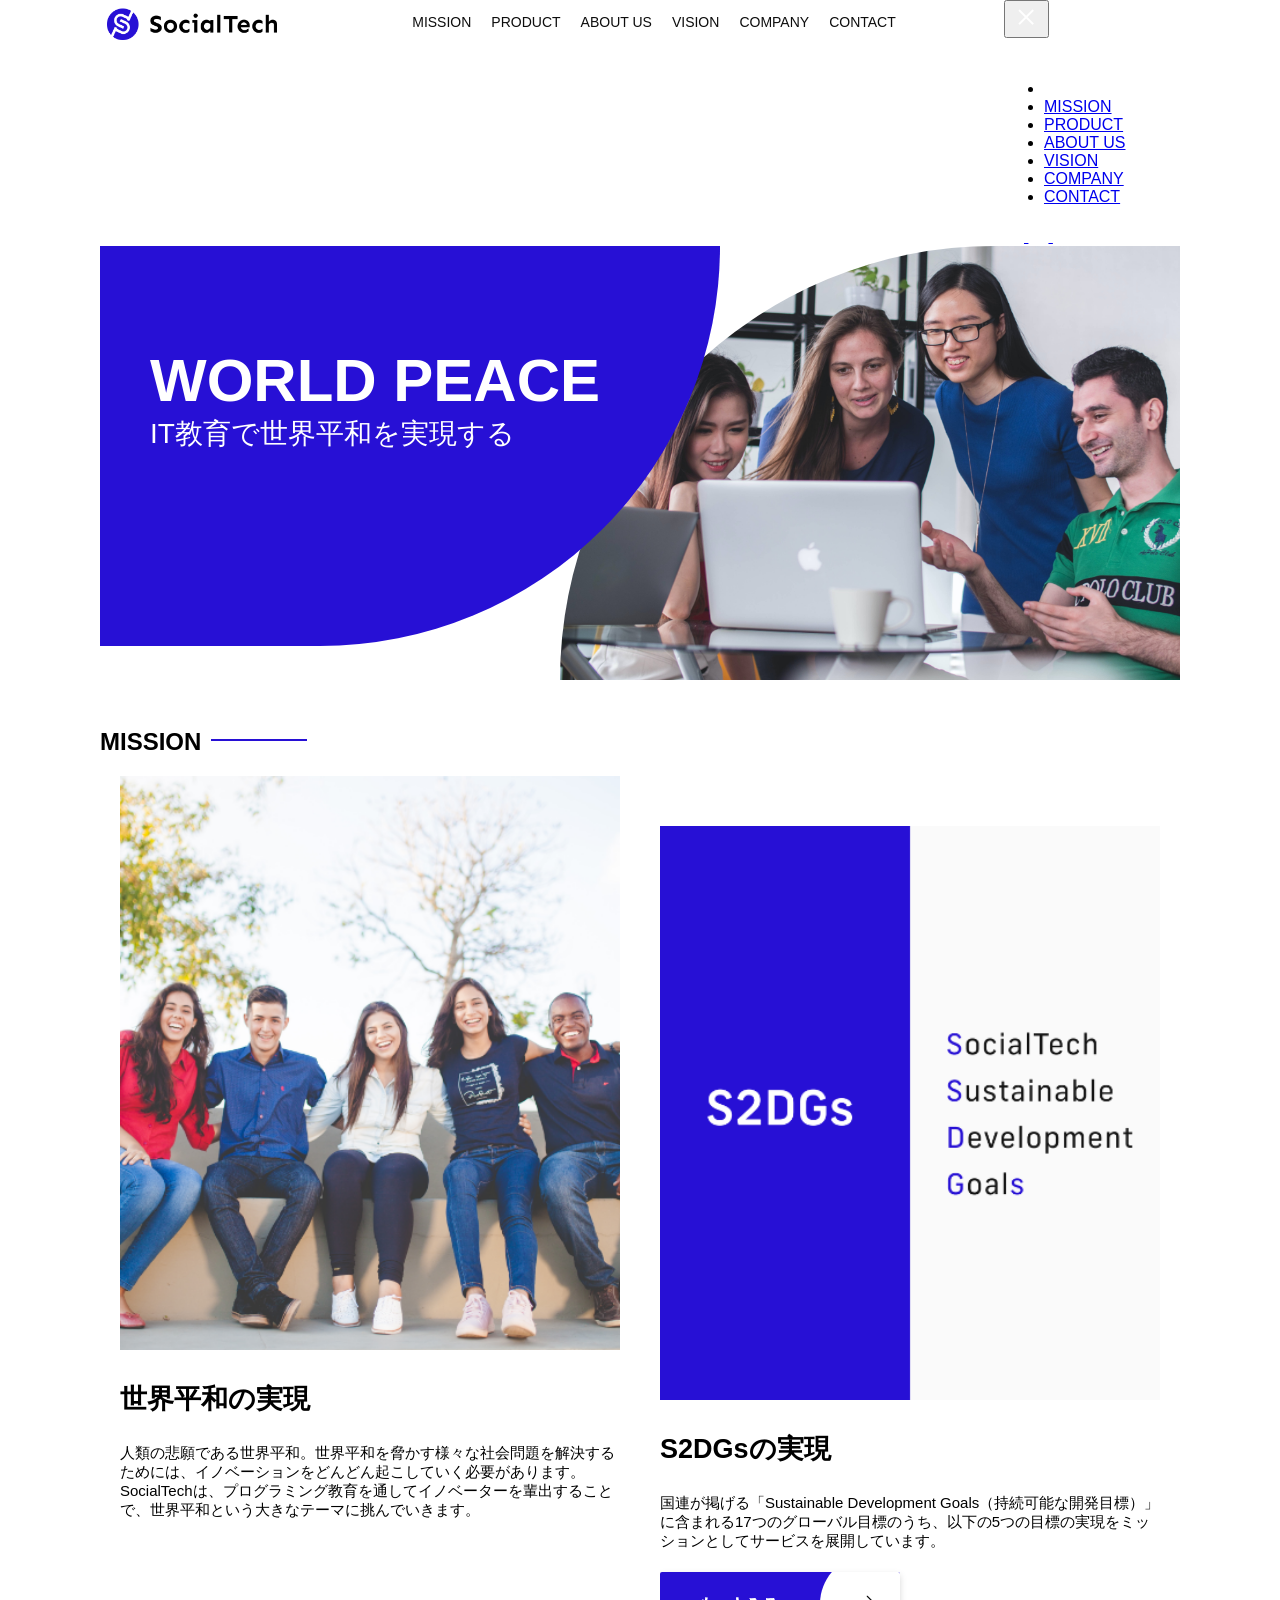
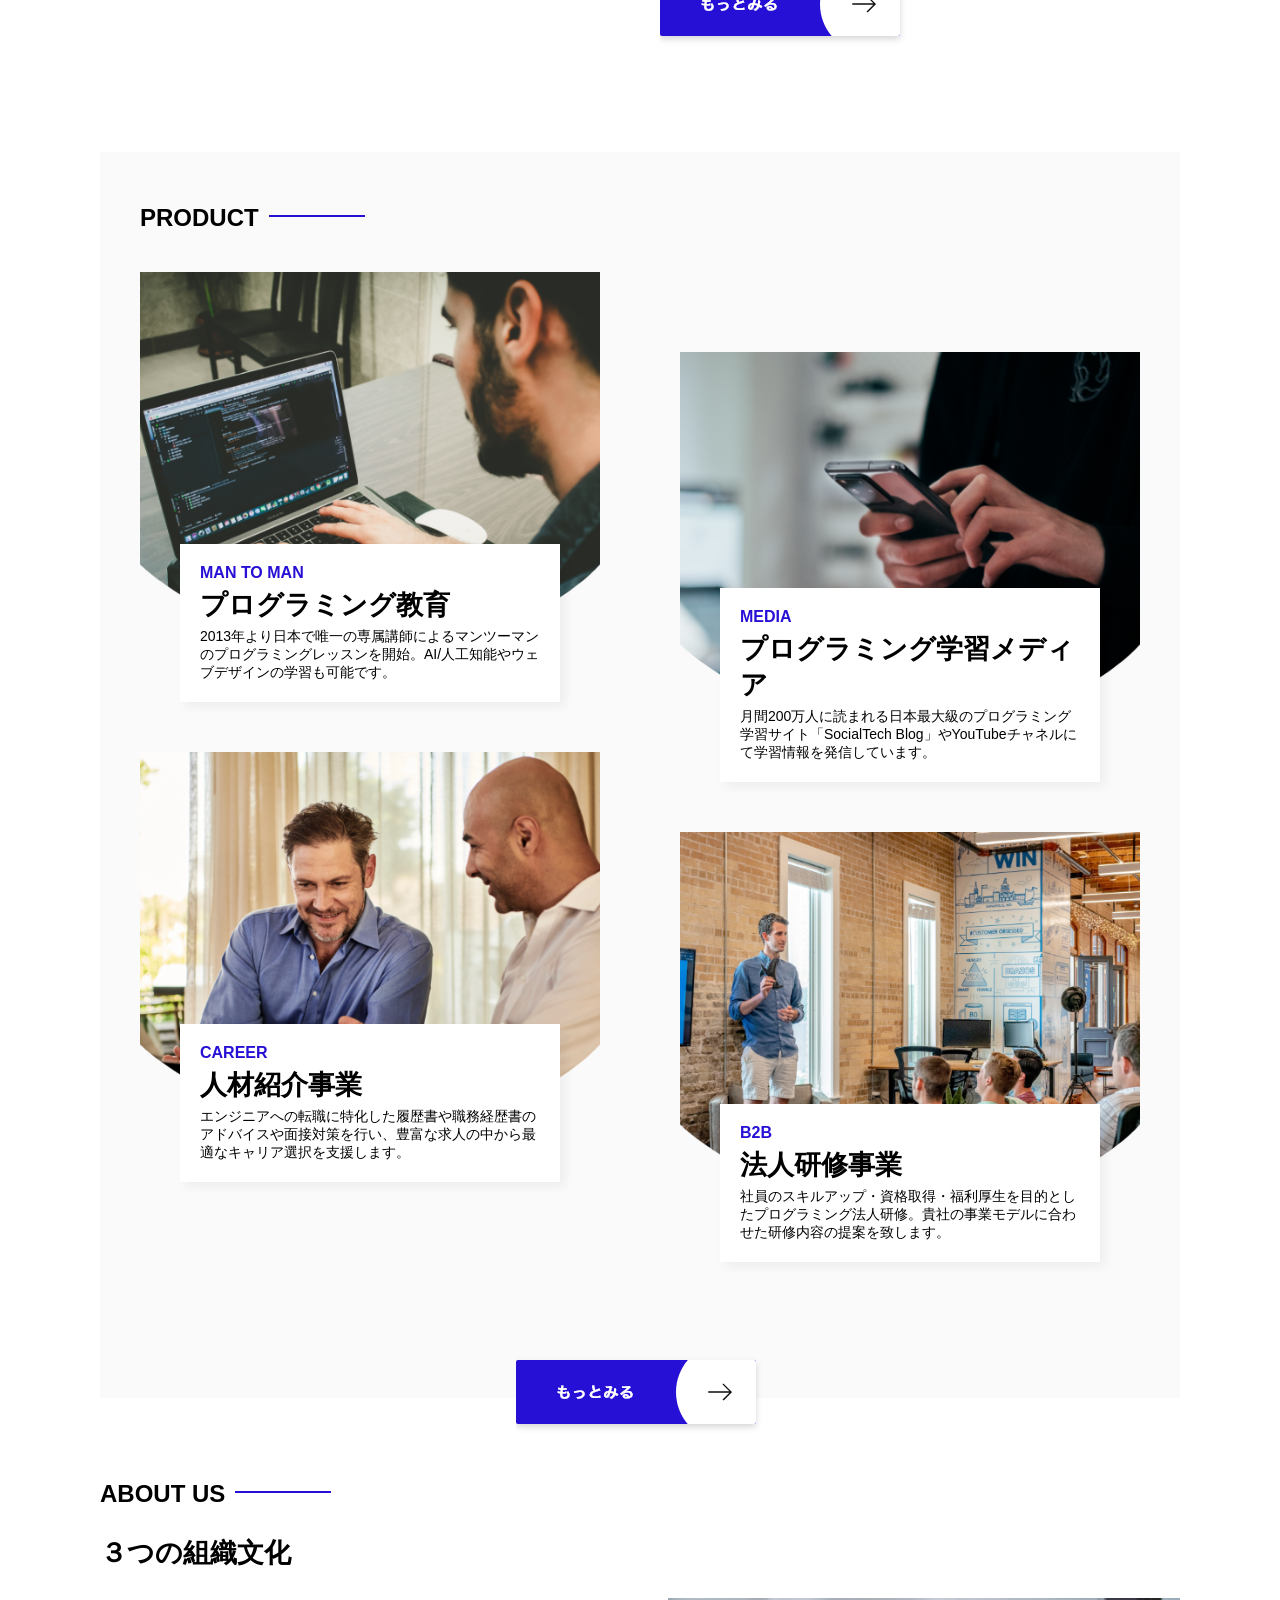
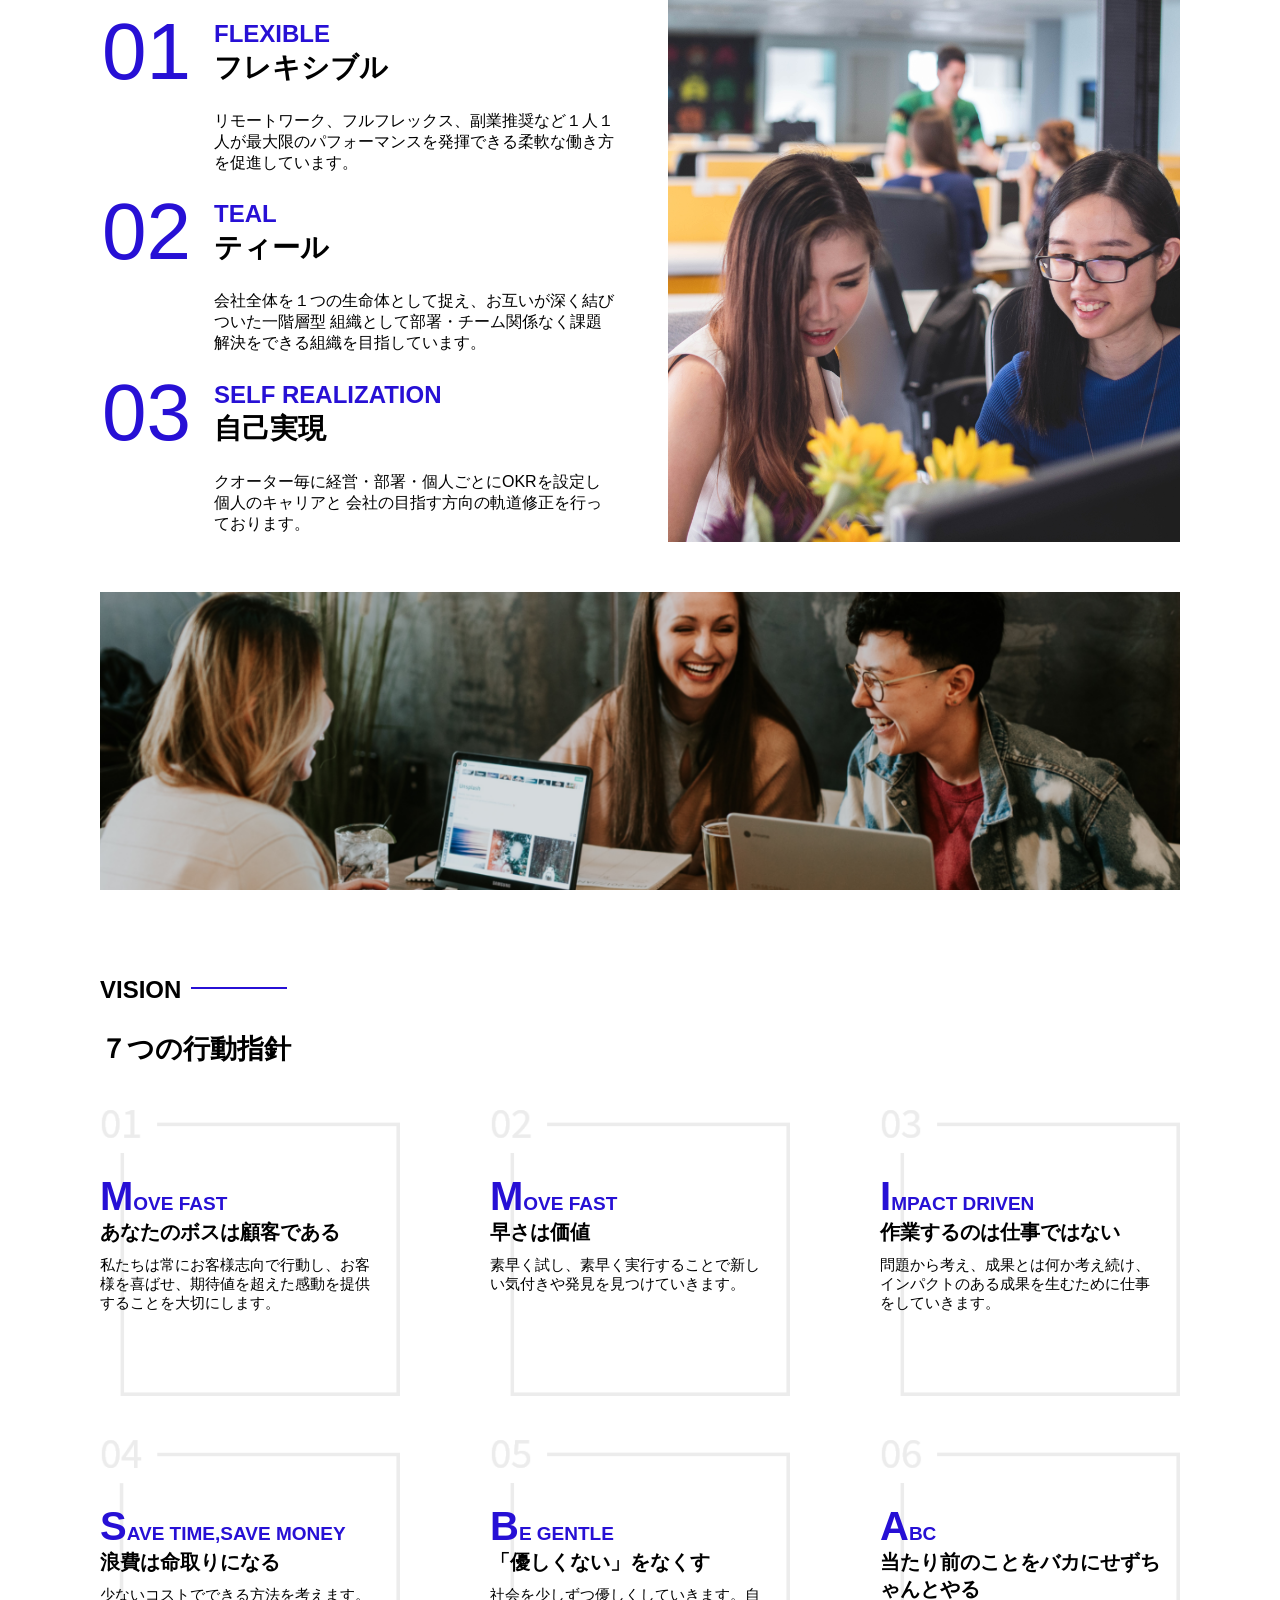
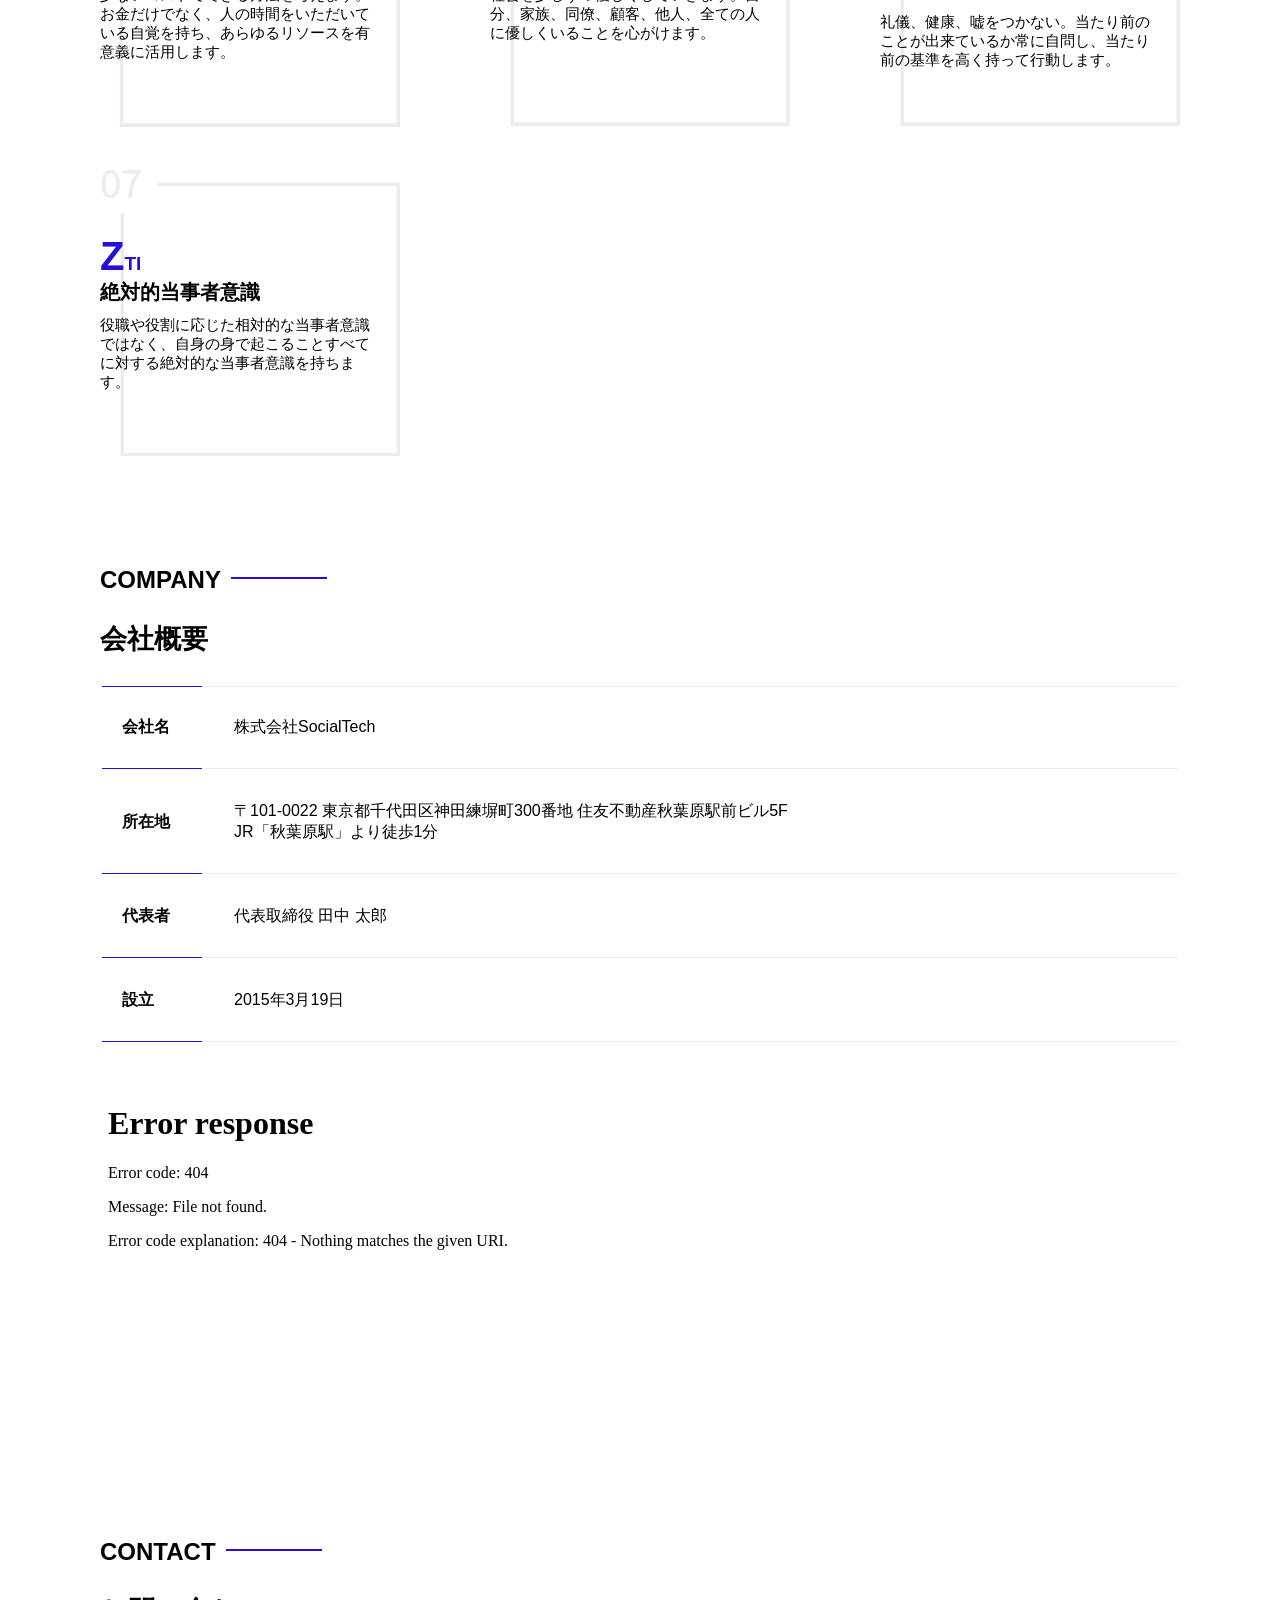
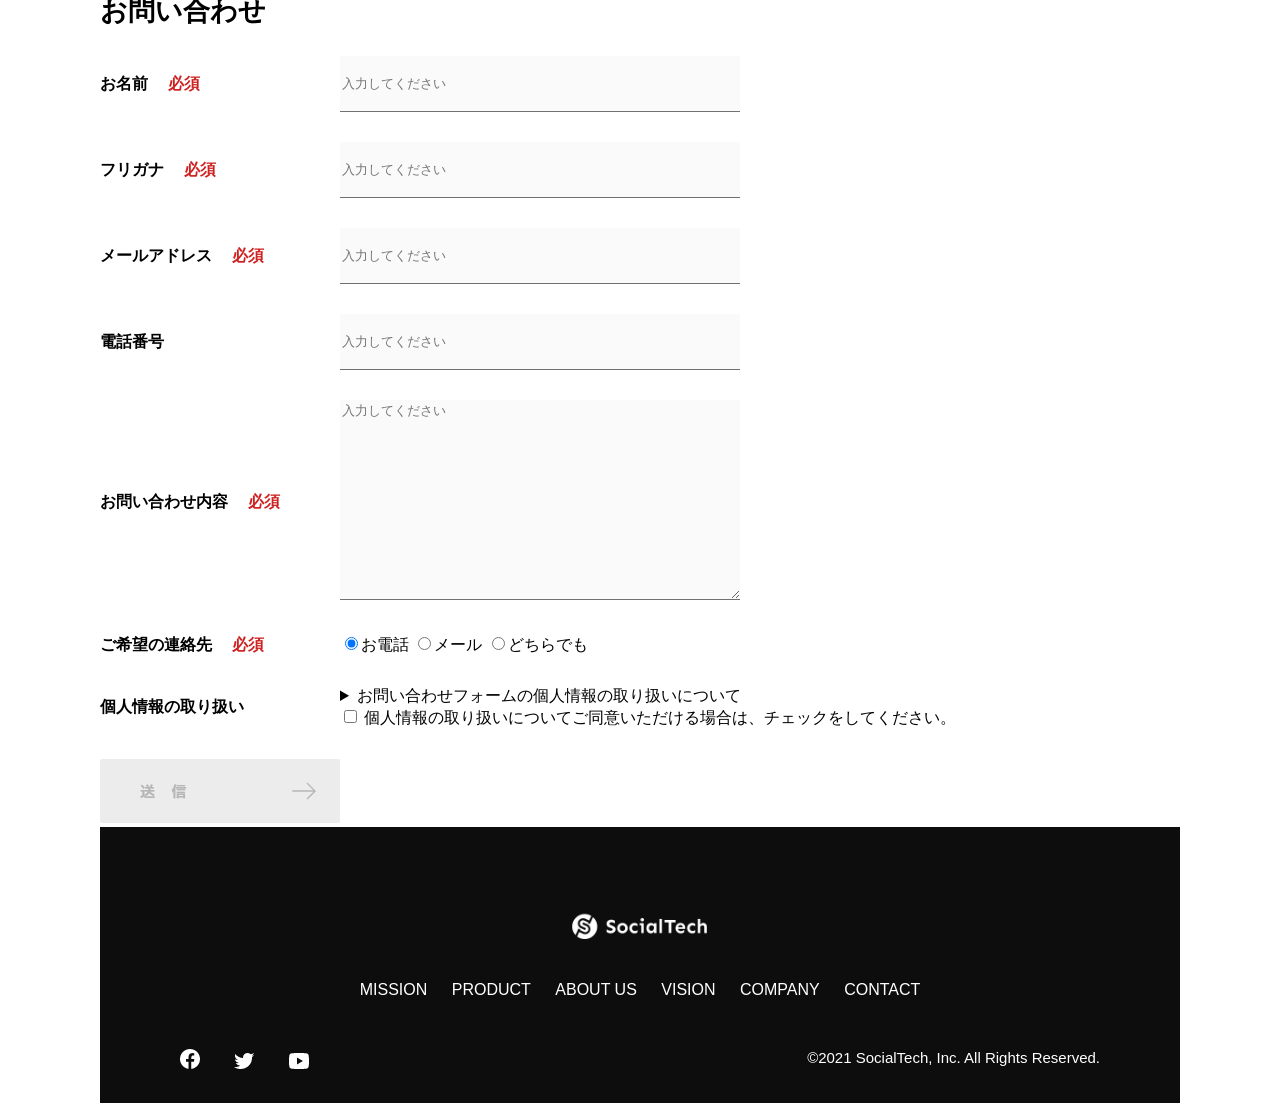
==== commit a4ad7839: "お問い合わせを修正" ====
--- a/index.html
+++ b/index.html
@@ -5,6 +5,12 @@
   <meta charset="UTF-8">
   <meta name="description" content="SocialTechはEdTech業界のリーディングカンパニーを目指します。">
    <meta name="viewport" content="width=device-width, initial-scale=1.0">
+    <meta name="twitter:card" content="summary_large_image">
+    <meta name="twitter:site" content="@my9640390928">
+    <meta property="og:url" content="ページのURL">
+    <meta property="og:title" content="SocialTech">
+    <meta property="og:description" content="IT教育で世界平和を実現する">
+    <meta property="og:image" content="/images/Logo.png">
    <link rel="stylesheet" href="style.css">
 </head>
 <body>
@@ -270,15 +276,14 @@
 </iframe>
     </section>
   <!-- お問い合わせフォーム -->
-  <section id="CONTACT">
-    <h2 class="index-h2"></h2>
+  <section id="contact">
+    <h2 class="index-h2">CONTACT</h2>
     <h3>お問い合わせ</h3>
     <form>
       <div>
         <div class="contact-heading">
           <label class="contact-label">お名前<span class="contact-span">必須</span></label>
         </div>
-      </div>
       <div>
         <input type="text" name="name" placeholder="入力してください" class="contact-textbox">
       </div>
--- a/style.css
+++ b/style.css
@@ -567,6 +567,7 @@
    margin: 0;
  }
 
+
  /* プロダクトページ */
  .product-main-inner {
   background-image: url(./images/product/product-main.png);
@@ -653,6 +654,11 @@
    font-size: 28px;
    margin: 0;
  }
+}
+
+#menu-sp {
+  display: none;
+}
 
 /*====================
 スマートフォン用のスタイル
@@ -671,6 +677,7 @@
   padding: 0;
   border: none;
 }
+
 
 /* スマホ用ナビゲーションの表示切替*/
 /* 初期状態、レイアウトと非表示設定 */
@@ -718,8 +725,7 @@
 }
 
 /* スマホ用ナビを非表示 */
-#nav-sp,
-#menu-sp {
+#nav-sp {
   display: none;
 }
 
